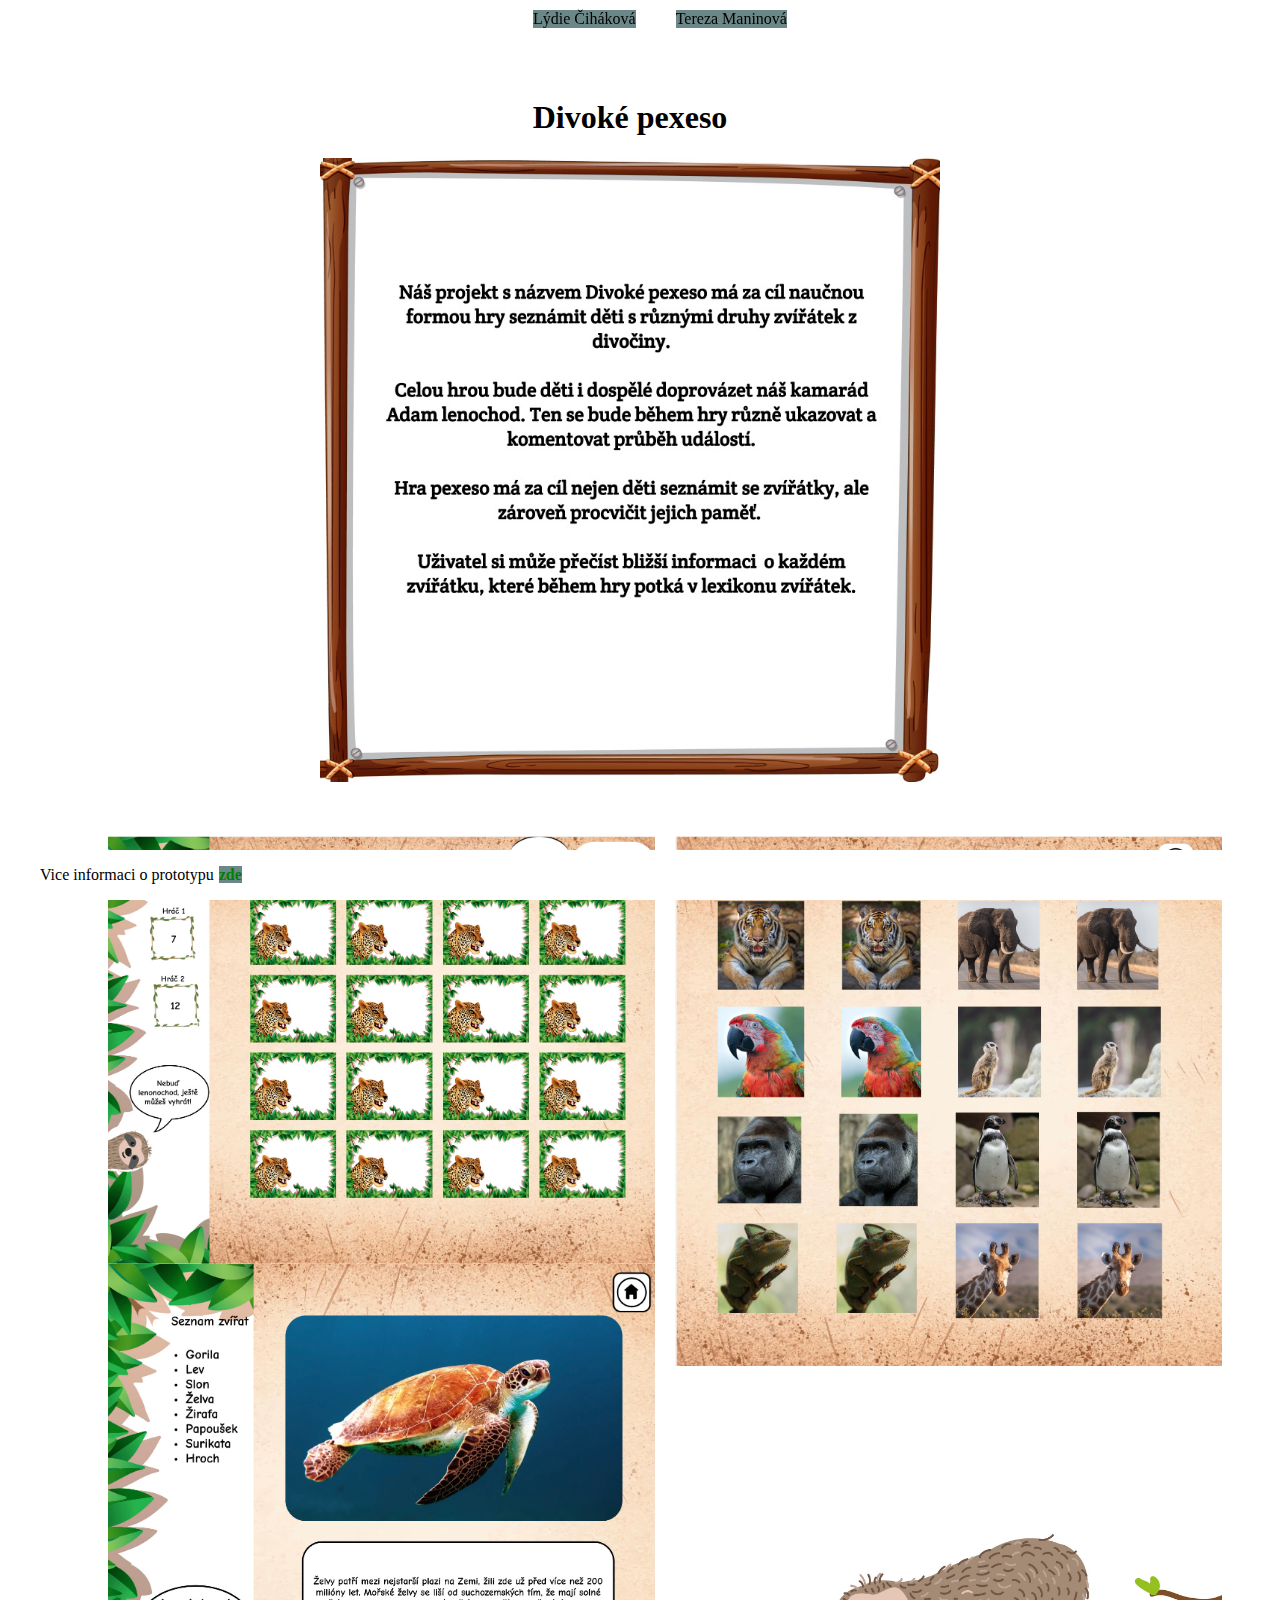
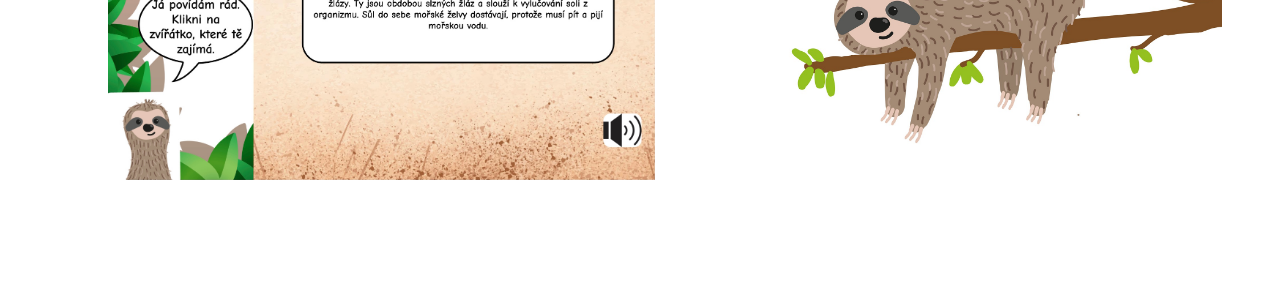
==== index.html @ f8749d15 "přidání frame" ====
<!DOCTYPE html>
<html lang="cs">
  <head>
    <meta charset="UTF-8" />
    <meta name="viewport" content="width=device-width, initial-scale=1.0" />

    <link rel="stylesheet" href="style.css" />

    <script type="module" src="script.js"></script>

    <title>Divoké pexeso</title>
  </head>
  <body class="container">
    <header>
      <a href="lydie.html">Lýdie Čiháková</a>
      <a href="tereza.html">Tereza Maninová</a>
    </header>
    <div class="info_project">
      <div>
        <h1>Divoké pexeso</h1>
        <img src="Img/frame.jpeg" alt="desktop" />
      </div>
      <div>
        <p></p>
      </div>
    </div>
    <div class="foto_project">
      <div class="foto_left">
        <img src="Img/pexeso.jpeg" alt="pexeso" />
        <img src="Img/lexikon.jpeg" alt="frame" />
      </div>

      <div class="foto_right">
        <img src="Img/animal.jpeg" alt="" />
        <img src="Img/lenochod1.jpg" alt="lenochod" />
      </div>
    </div>
    <footer>
      <p>Vice informaci o prototypu<a href="img/Hlídací lama.pdf">zde</a></p>
    </footer>
  </body>
</html>
---- style.css ----
*,
*:before,
*:after {
  box-sizing: border-box;
}

.container {

  display: flex;
  flex-direction: column;
  background-image: url('Img/jungle.svg');
  background-size: cover;
  background-position: center;
}


header {
  display: flex;
  justify-content: center;
  position: fixed;
  top: 0;
  left: 0;
  right: 0;
  padding: 10px 0;

}


a {
  color: black;
  text-decoration: none;
  margin-inline-start: 40px;
  background-color: rgb(107, 135, 135);
}

h1 {
  display: flex;
  justify-content: center;
}

p {
  margin-left: 20px;
  text-align: justify;
}

.info_project {
  display: flex;
  align-items: center;
  max-width: 40rem;
  margin: 70px auto 50px;
}

.foto_project {
  display: flex;
  margin-left: 100px;
  margin-right: 50px;
  margin-bottom: 100px;
}

img {
  width: 100%;
}

.foto_left {
  display: flex;
  flex-direction: column;
  justify-content: space-between;
  width: 50%;
  margin: 0 20px 0 0;
}

.foto_right {
  display: flex;
  flex-direction: column;
  justify-content: space-between;
  width: 50%;
}

footer {
  position: fixed;
  bottom: 0;
  left: 0;
  right: 0;
  padding: 10px 0;
  background-color: white;
  padding: 0 0 0 20px;

}

footer a {
  font-weight: bolder;
  color: green;
  margin: 5px;
}


/*informace o nas*/
section {
  display: flex;
  align-items: center;
  padding: 100px 15%;
  overflow: auto;
}

h2 {
  display: flex;
  justify-content: center;
  font-size: 48px;
  text-align: center;
  margin: 0;
}

.my_foto {
  width: 250px;
  border-radius: 50%;
  float: left;
  margin: 0 30px 0 0;
  padding: 0;
}

.logo_git {
  display: flex;
  flex-direction: row;
  align-items: center;
  margin-left: 20px;
}

div.logo_git img {
  width: 20px;
}
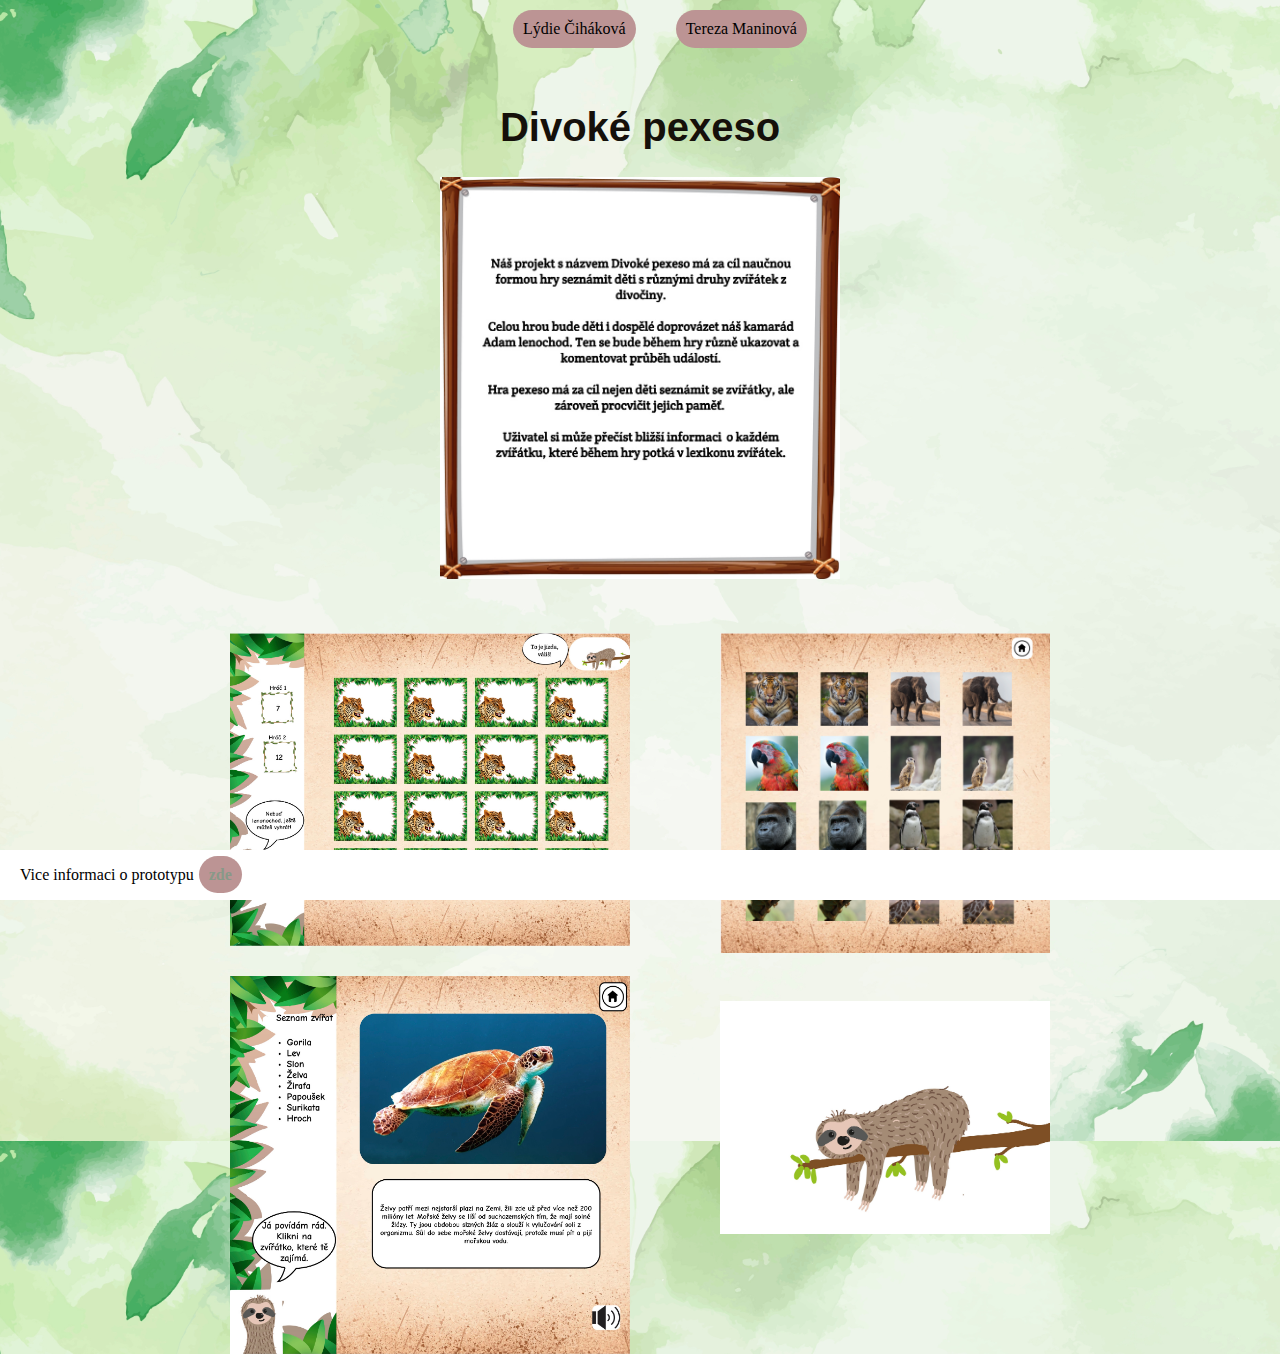
==== commit 168f653a: "pozicovani" ====
--- a/index.html
+++ b/index.html
@@ -18,6 +18,7 @@
     <div class="info_project">
       <div>
         <h1>Divoké pexeso</h1>
+
         <img src="Img/frame.jpeg" alt="desktop" />
       </div>
       <div>
--- a/style.css
+++ b/style.css
@@ -8,10 +8,12 @@
 
   display: flex;
   flex-direction: column;
-  background-image: url('Img/jungle.svg');
+  background-image: url(Img/greenFrame.jpg);
   background-size: cover;
   background-position: center;
+
 }
+
 
 
 header {
@@ -31,30 +33,37 @@
   text-decoration: none;
   margin-inline-start: 40px;
   background-color: rgb(107, 135, 135);
+  padding: 10px;
+  background-color: rgb(188, 148, 148);
+  border-radius: 20px;
+
 }
 
 h1 {
   display: flex;
   justify-content: center;
-}
-
-p {
-  margin-left: 20px;
-  text-align: justify;
+  font-size: 40px;
+  font-family: Arial, Helvetica, sans-serif;
+  color: rgb(21, 16, 10);
 }
 
 .info_project {
   display: flex;
   align-items: center;
-  max-width: 40rem;
+  max-width: 25rem;
   margin: 70px auto 50px;
+  border-radius: 20px;
 }
 
 .foto_project {
   display: flex;
   margin-left: 100px;
-  margin-right: 50px;
+  margin-right: 100px;
   margin-bottom: 100px;
+  gap: 70px;
+  justify-content: center;
+
+
 }
 
 img {
@@ -65,16 +74,24 @@
   display: flex;
   flex-direction: column;
   justify-content: space-between;
-  width: 50%;
+  width: 400px;
+  height: 400px;
   margin: 0 20px 0 0;
+  gap: 30px;
+
 }
+
 
 .foto_right {
   display: flex;
   flex-direction: column;
   justify-content: space-between;
-  width: 50%;
+  width: 330px;
+  height: 330px;
+  gap: 48px;
 }
+
+
 
 footer {
   position: fixed;
@@ -89,7 +106,7 @@
 
 footer a {
   font-weight: bolder;
-  color: green;
+  color: rgb(136, 153, 136);
   margin: 5px;
 }
 
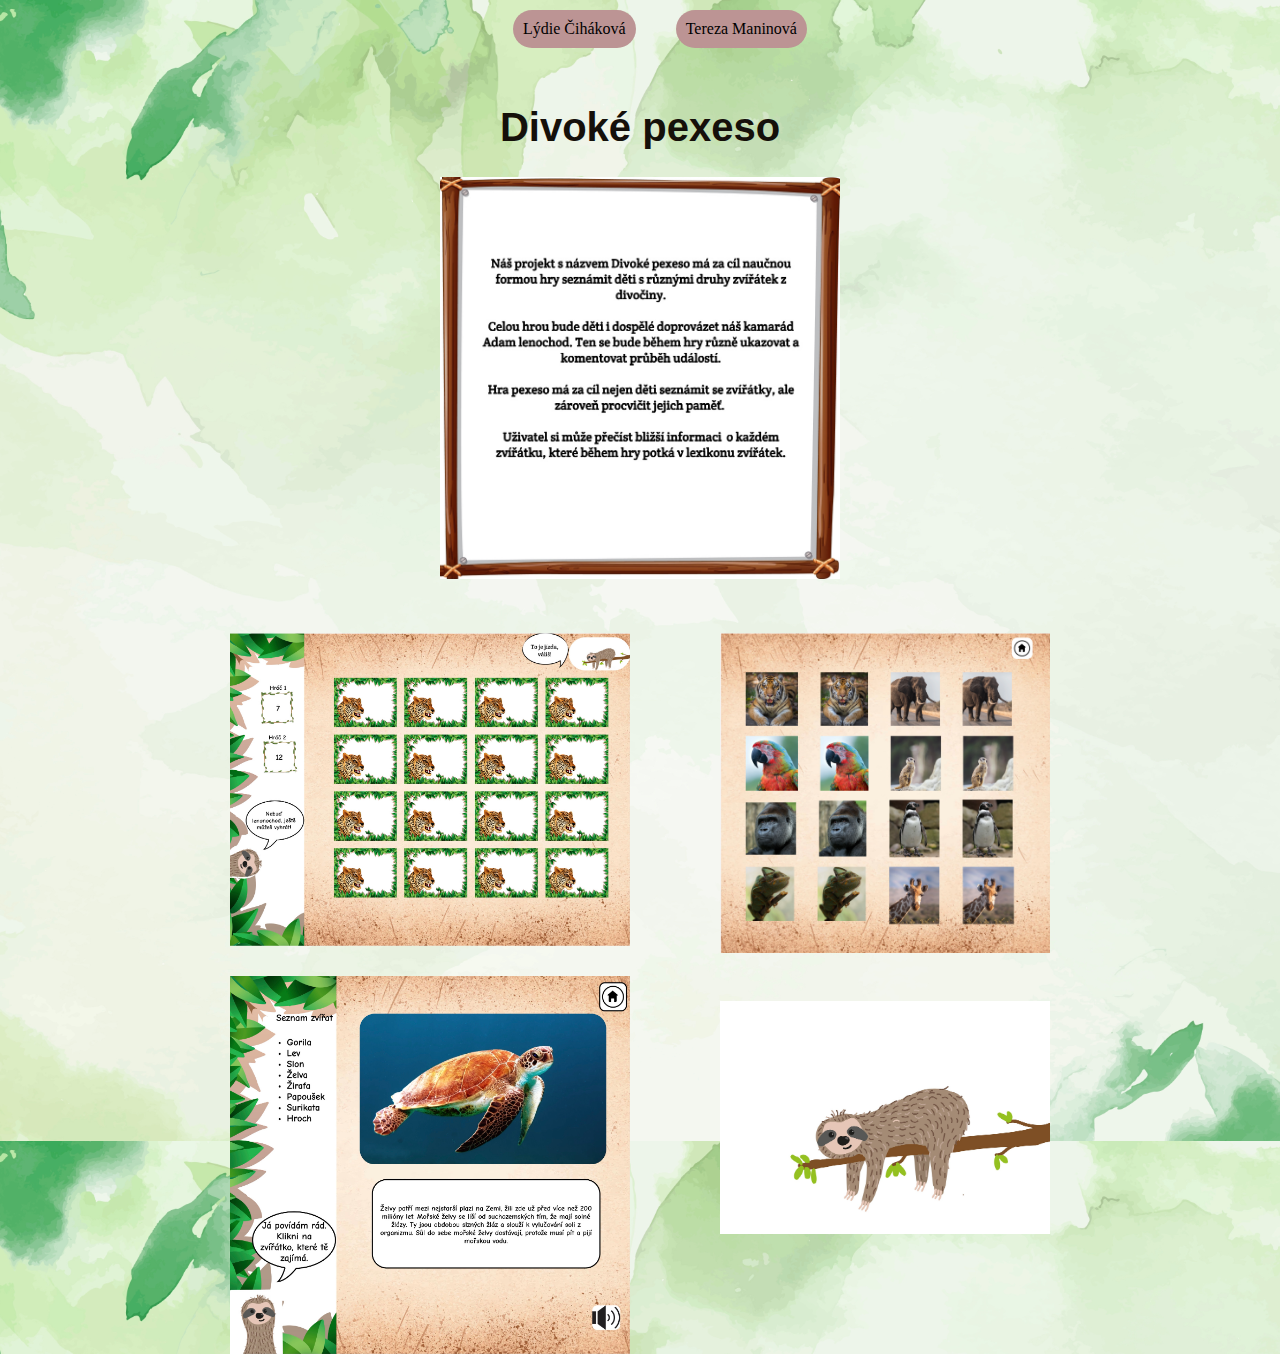
==== commit 90a6971e: "uprava footer" ====
--- a/index.html
+++ b/index.html
@@ -37,7 +37,7 @@
       </div>
     </div>
     <footer>
-      <p>Vice informaci o prototypu<a href="img/Hlídací lama.pdf">zde</a></p>
+      <footer></footer>
     </footer>
   </body>
 </html>
--- a/style.css
+++ b/style.css
@@ -89,6 +89,7 @@
   width: 330px;
   height: 330px;
   gap: 48px;
+  border-radius: 20%;
 }
 
 
@@ -128,7 +129,7 @@
 }
 
 .my_foto {
-  width: 250px;
+  width: 350px;
   border-radius: 50%;
   float: left;
   margin: 0 30px 0 0;
@@ -143,5 +144,5 @@
 }
 
 div.logo_git img {
-  width: 20px;
+  width: 60px;
 }
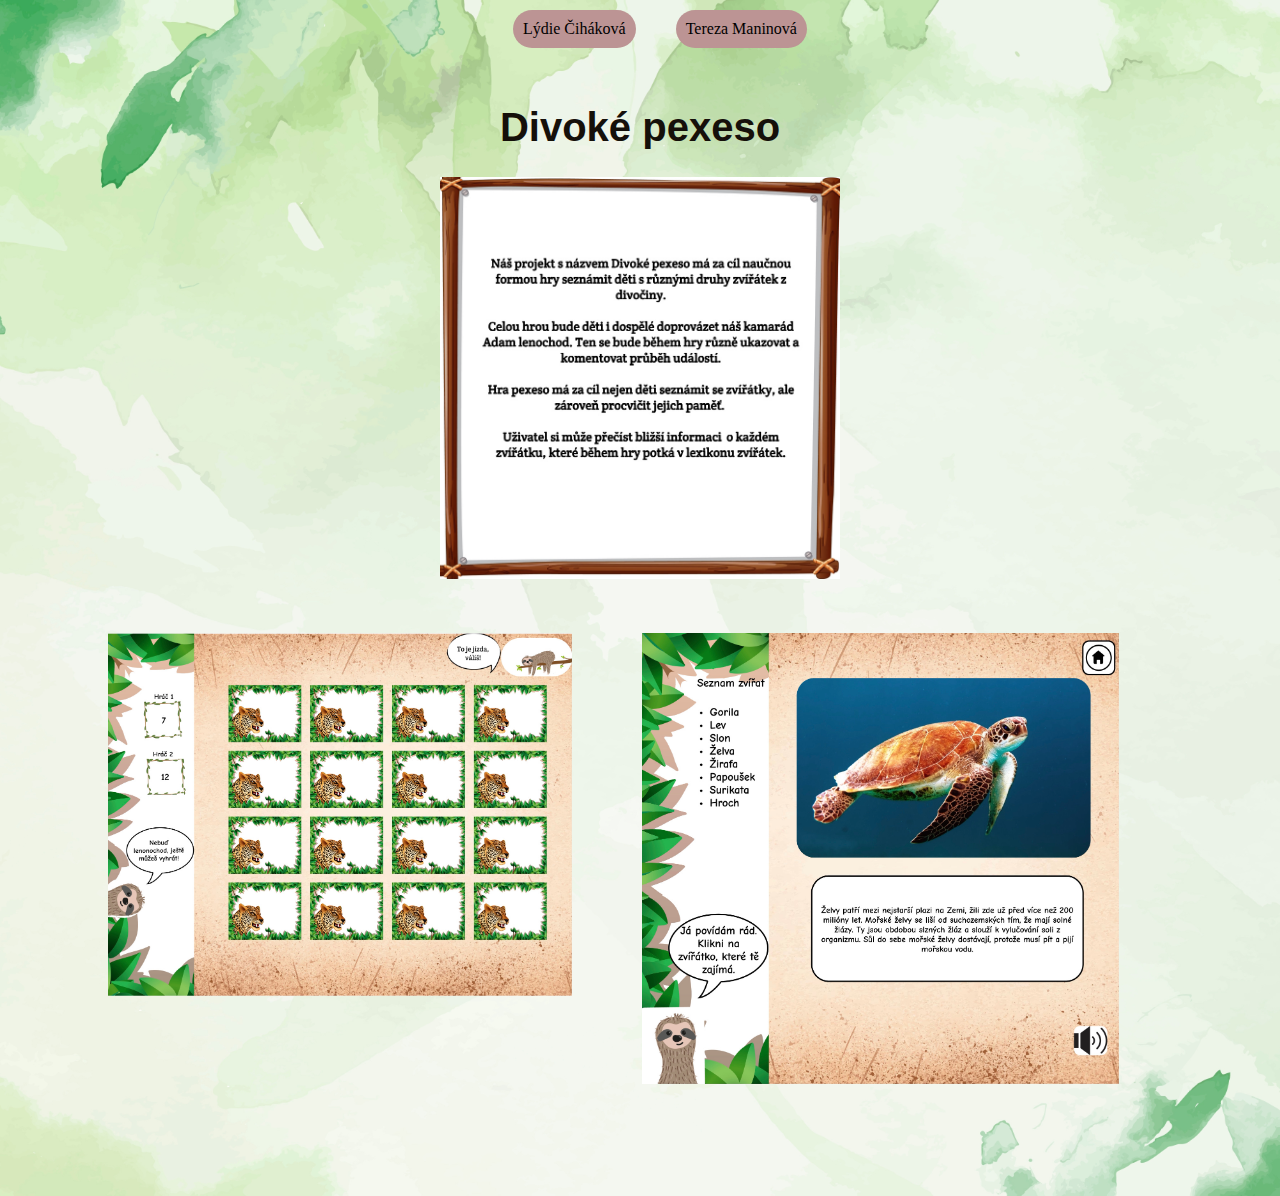
==== commit 73a0aa88: "upravení info" ====
--- a/index.html
+++ b/index.html
@@ -28,13 +28,12 @@
     <div class="foto_project">
       <div class="foto_left">
         <img src="Img/pexeso.jpeg" alt="pexeso" />
+        </div>
+        <div>
         <img src="Img/lexikon.jpeg" alt="frame" />
       </div>
-
-      <div class="foto_right">
-        <img src="Img/animal.jpeg" alt="" />
-        <img src="Img/lenochod1.jpg" alt="lenochod" />
-      </div>
+</div>
+    
     </div>
     <footer>
       <footer></footer>
--- a/style.css
+++ b/style.css
@@ -62,54 +62,40 @@
   margin-bottom: 100px;
   gap: 70px;
   justify-content: center;
+  width: 80%;
 
 
 }
 
 img {
   width: 100%;
-}
+} */
 
 .foto_left {
   display: flex;
-  flex-direction: column;
+  flex-direction: row;
   justify-content: space-between;
-  width: 400px;
-  height: 400px;
+  width: 500px;
+  height: 500px;
   margin: 0 20px 0 0;
   gap: 30px;
 
 }
 
 
-.foto_right {
+/* .foto_right {
   display: flex;
   flex-direction: column;
   justify-content: space-between;
-  width: 330px;
-  height: 330px;
-  gap: 48px;
+  width: 1000px;
+  height: 1000px;
+  
   border-radius: 20%;
-}
+} */
 
 
 
-footer {
-  position: fixed;
-  bottom: 0;
-  left: 0;
-  right: 0;
-  padding: 10px 0;
-  background-color: white;
-  padding: 0 0 0 20px;
 
-}
-
-footer a {
-  font-weight: bolder;
-  color: rgb(136, 153, 136);
-  margin: 5px;
-}
 
 
 /*informace o nas*/
@@ -144,5 +130,45 @@
 }
 
 div.logo_git img {
-  width: 60px;
+  width: 40px;
 }
+
+/*terka*/ 
+.name {
+    display: flex;
+    justify-content: center;
+    font-size: 48px;
+    text-align: center;
+    font-family: cursive;
+  }
+  
+
+ .terka_foto {
+
+    width: 200px;
+    border-radius: 50%;
+    float: left;
+    margin: 0 30px 0 0;
+    
+}
+  
+   
+
+
+  div.lnkd img {
+    width: 40px;
+    padding-top: 40px;
+  }
+
+  .info {
+    font-family: cursive;
+    display: flex;
+    justify-content: left;
+  }
+
+  .lnkd {
+    display: flex;
+    flex-direction: row;
+    align-items: center;
+    margin-left: 20px;
+  }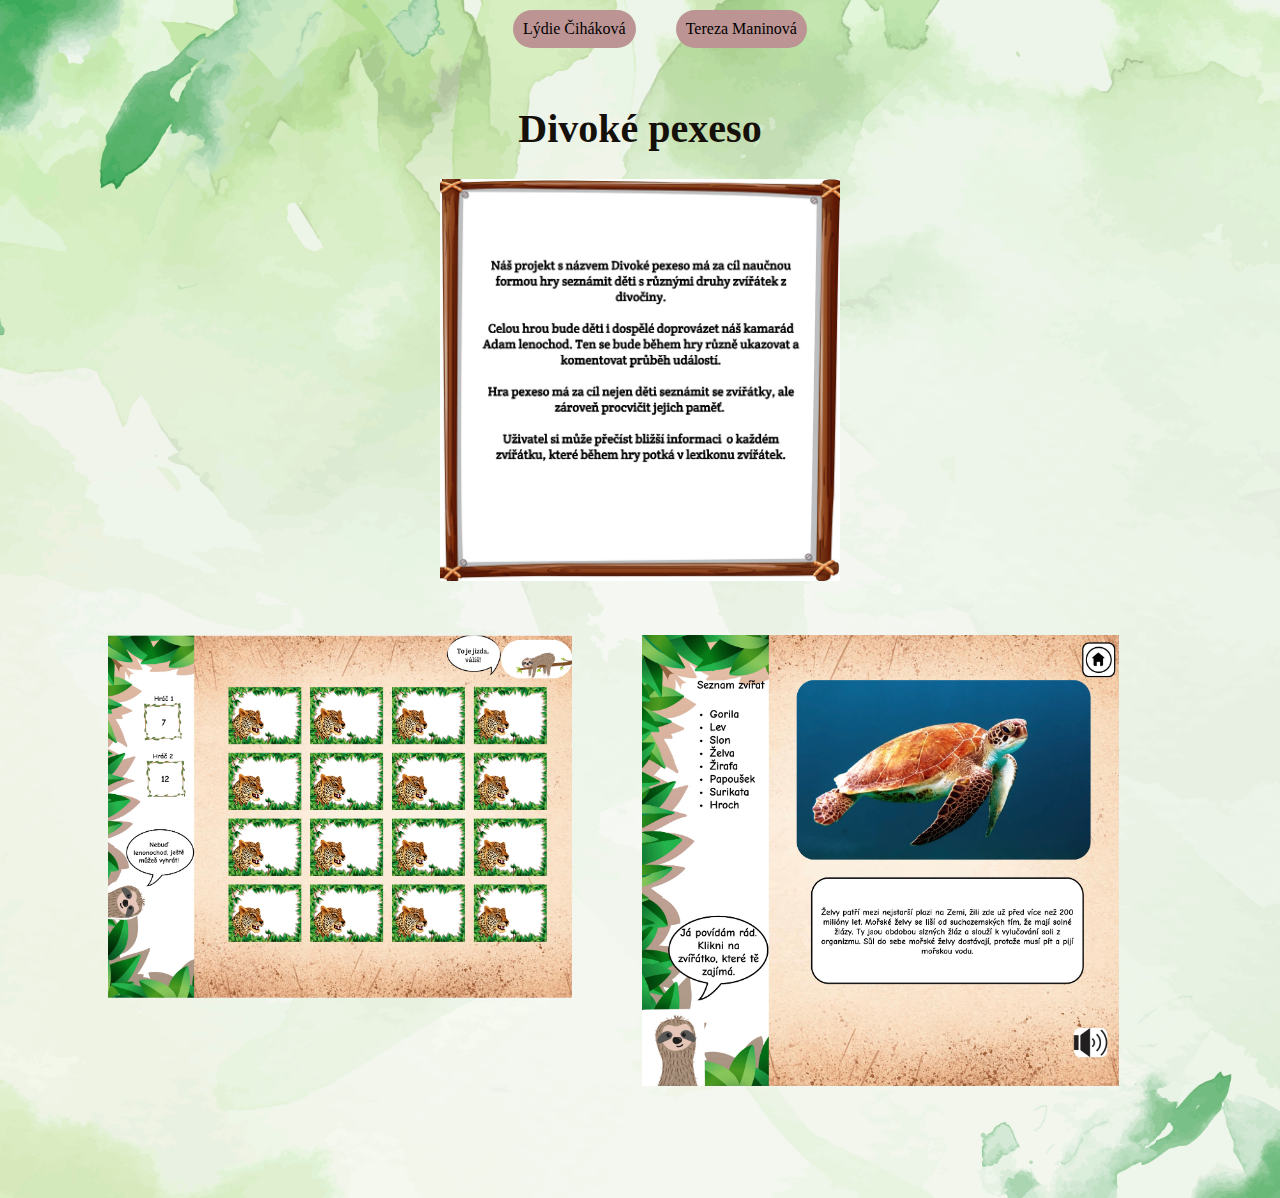
==== commit 4cd9fa1c: "upravení fontu" ====
--- a/index.html
+++ b/index.html
@@ -15,7 +15,7 @@
       <a href="lydie.html">Lýdie Čiháková</a>
       <a href="tereza.html">Tereza Maninová</a>
     </header>
-    <div class="info_project">
+    <div class="info_about_project">
       <div>
         <h1>Divoké pexeso</h1>
 
@@ -25,8 +25,8 @@
         <p></p>
       </div>
     </div>
-    <div class="foto_project">
-      <div class="foto_left">
+    <div class="foto">
+      <div class="foto_info">
         <img src="Img/pexeso.jpeg" alt="pexeso" />
         </div>
         <div>
--- a/style.css
+++ b/style.css
@@ -36,6 +36,7 @@
   padding: 10px;
   background-color: rgb(188, 148, 148);
   border-radius: 20px;
+  font-family: cursive;
 
 }
 
@@ -43,11 +44,11 @@
   display: flex;
   justify-content: center;
   font-size: 40px;
-  font-family: Arial, Helvetica, sans-serif;
+  font-family:cursive;
   color: rgb(21, 16, 10);
 }
 
-.info_project {
+.info_about_project {
   display: flex;
   align-items: center;
   max-width: 25rem;
@@ -55,7 +56,7 @@
   border-radius: 20px;
 }
 
-.foto_project {
+.foto {
   display: flex;
   margin-left: 100px;
   margin-right: 100px;
@@ -71,7 +72,7 @@
   width: 100%;
 } */
 
-.foto_left {
+.foto_info {
   display: flex;
   flex-direction: row;
   justify-content: space-between;
@@ -83,15 +84,6 @@
 }
 
 
-/* .foto_right {
-  display: flex;
-  flex-direction: column;
-  justify-content: space-between;
-  width: 1000px;
-  height: 1000px;
-  
-  border-radius: 20%;
-} */
 
 
 
@@ -104,6 +96,7 @@
   align-items: center;
   padding: 100px 15%;
   overflow: auto;
+  font-family: cursive;
 }
 
 h2 {
@@ -112,6 +105,7 @@
   font-size: 48px;
   text-align: center;
   margin: 0;
+  font-family: cursive;
 }
 
 .my_foto {
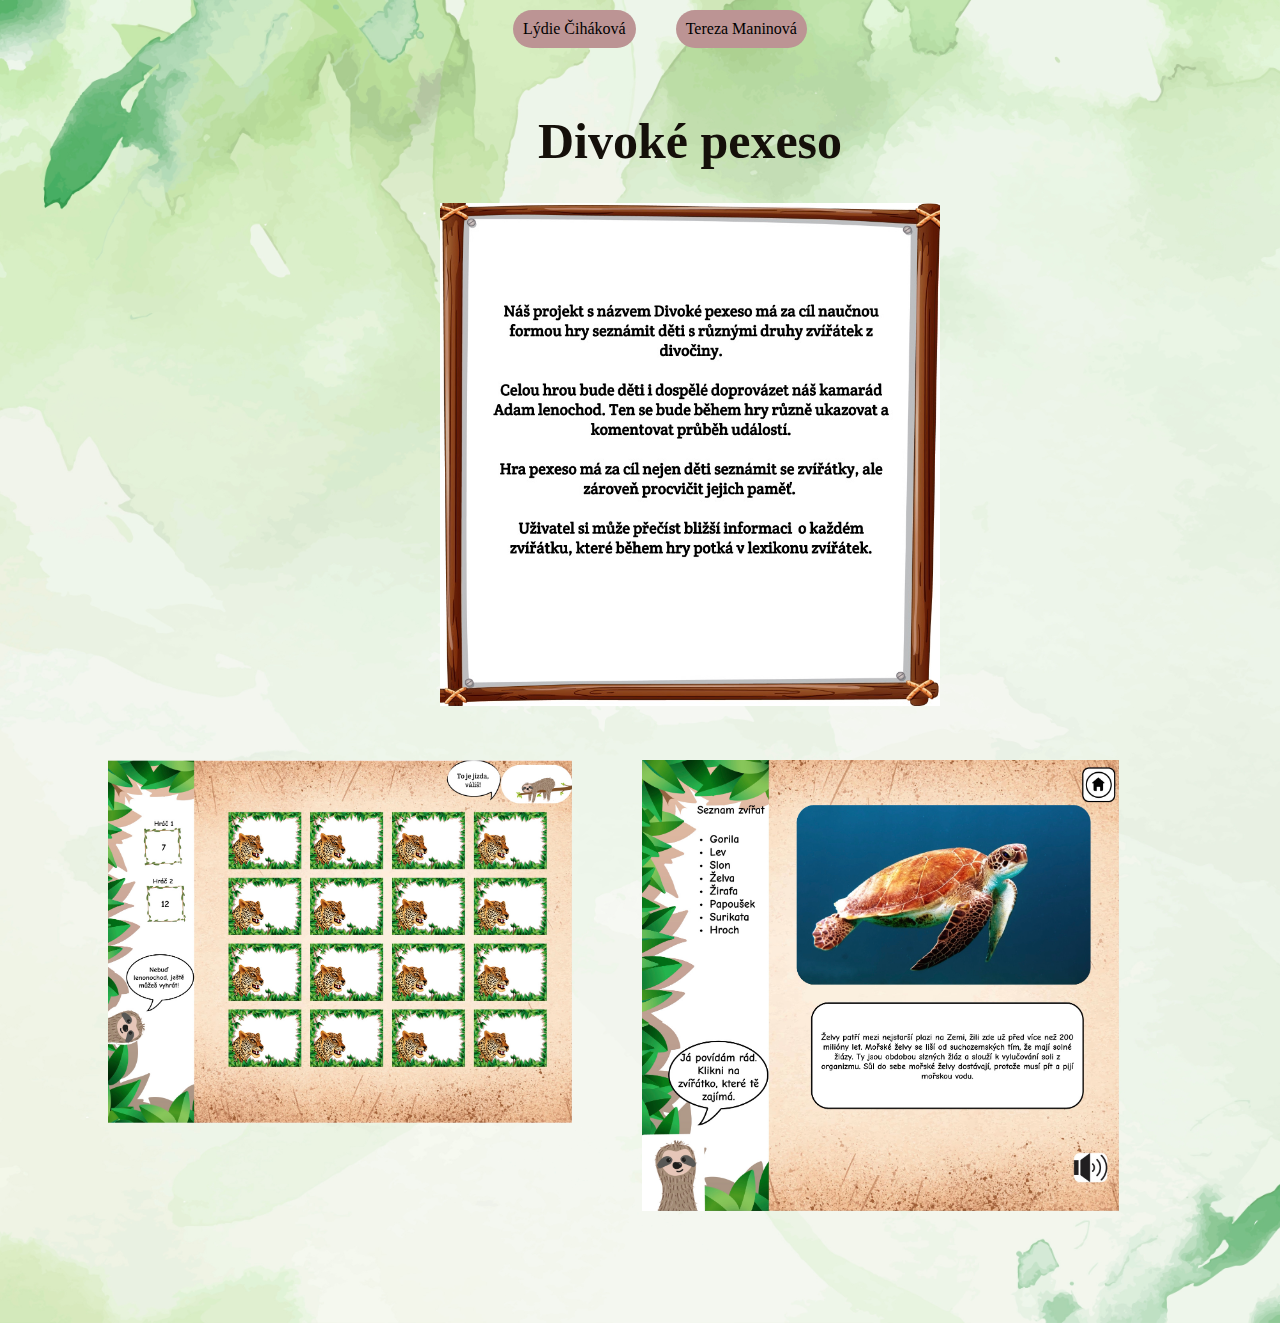
==== commit 07148733: "upravení obrázků" ====
--- a/index.html
+++ b/index.html
@@ -19,7 +19,7 @@
       <div>
         <h1>Divoké pexeso</h1>
 
-        <img src="Img/frame.jpeg" alt="desktop" />
+        <img class="frame" src="Img/frame.jpeg" alt="desktop" />
       </div>
       <div>
         <p></p>
--- a/style.css
+++ b/style.css
@@ -40,10 +40,14 @@
 
 }
 
+.frame {
+  width: 500px;
+}
+
 h1 {
   display: flex;
   justify-content: center;
-  font-size: 40px;
+  font-size: 50px;
   font-family:cursive;
   color: rgb(21, 16, 10);
 }
@@ -76,8 +80,8 @@
   display: flex;
   flex-direction: row;
   justify-content: space-between;
-  width: 500px;
-  height: 500px;
+  width: 300px;
+  height: 300px;
   margin: 0 20px 0 0;
   gap: 30px;
 
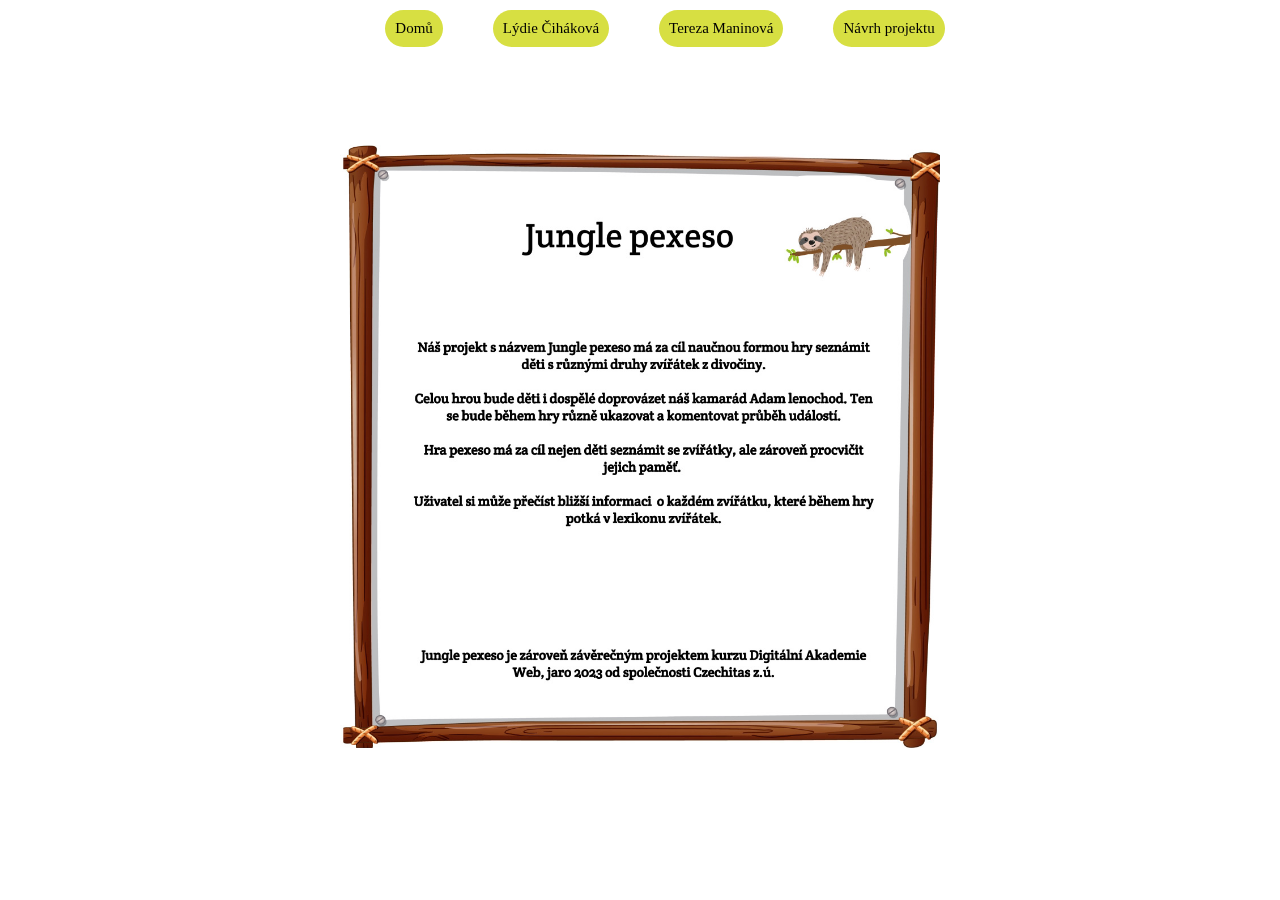
==== commit fe77cb0d: "finální úprava2" ====
--- a/index.html
+++ b/index.html
@@ -8,16 +8,18 @@
 
     <script type="module" src="script.js"></script>
 
-    <title>Divoké pexeso</title>
+    <title>Jungle pexeso</title>
   </head>
   <body class="container">
     <header>
+      <a href="index.html">Domů</a>
       <a href="lydie.html">Lýdie Čiháková</a>
       <a href="tereza.html">Tereza Maninová</a>
+      <a href="about.html">Návrh projektu</a>
     </header>
     <div class="info_about_project">
       <div>
-        <h1>Divoké pexeso</h1>
+        <h1></h1>
 
         <img class="frame" src="Img/frame.jpeg" alt="desktop" />
       </div>
@@ -25,13 +27,7 @@
         <p></p>
       </div>
     </div>
-    <div class="foto">
-      <div class="foto_info">
-        <img src="Img/pexeso.jpeg" alt="pexeso" />
-        </div>
-        <div>
-        <img src="Img/lexikon.jpeg" alt="frame" />
-      </div>
+    
 </div>
     
     </div>
--- a/style.css
+++ b/style.css
@@ -8,7 +8,7 @@
 
   display: flex;
   flex-direction: column;
-  background-image: url(Img/greenFrame.jpg);
+  background-image: url(Img/jungle.svg);
   background-size: cover;
   background-position: center;
 
@@ -31,31 +31,32 @@
 a {
   color: black;
   text-decoration: none;
-  margin-inline-start: 40px;
-  background-color: rgb(107, 135, 135);
+  margin-inline-start: 50px;
+  background-color: rgb(215, 223, 66);
   padding: 10px;
-  background-color: rgb(188, 148, 148);
+  background-color: (188, 148, 148);
   border-radius: 20px;
-  font-family: cursive;
+  font-family: 'Courier New', Courier, monospace color;
+  font-size: 15px;
+  justify-content: flex-end;
 
 }
 
 .frame {
-  width: 500px;
+  width: 600px;
 }
 
 h1 {
   display: flex;
   justify-content: center;
   font-size: 50px;
-  font-family:cursive;
-  color: rgb(21, 16, 10);
+  font-family: 'Courier New', Courier, monospace color rgb(21, 16, 10);
 }
 
 .info_about_project {
   display: flex;
   align-items: center;
-  max-width: 25rem;
+  max-width: 40rem;
   margin: 70px auto 50px;
   border-radius: 20px;
 }
@@ -67,21 +68,21 @@
   margin-bottom: 100px;
   gap: 70px;
   justify-content: center;
-  width: 80%;
+  width: 70%;
 
 
 }
 
 img {
-  width: 100%;
-} */
+  width: 90%;
+}
 
-.foto_info {
+*/ .foto_info {
   display: flex;
   flex-direction: row;
   justify-content: space-between;
-  width: 300px;
-  height: 300px;
+  width: 200px;
+  height: 200px;
   margin: 0 20px 0 0;
   gap: 30px;
 
@@ -131,42 +132,42 @@
   width: 40px;
 }
 
-/*terka*/ 
+/*terka*/
 .name {
-    display: flex;
-    justify-content: center;
-    font-size: 48px;
-    text-align: center;
-    font-family: cursive;
-  }
-  
-
- .terka_foto {
-
-    width: 200px;
-    border-radius: 50%;
-    float: left;
-    margin: 0 30px 0 0;
-    
+  display: flex;
+  justify-content: center;
+  font-size: 45px;
+  text-align: center;
+  font-family: cursive;
 }
-  
-   
 
 
-  div.lnkd img {
-    width: 40px;
-    padding-top: 40px;
-  }
+.terka_foto {
 
-  .info {
-    font-family: cursive;
-    display: flex;
-    justify-content: left;
-  }
+  width: 200px;
+  border-radius: 50%;
+  float: left;
+  margin: 0 30px 0 0;
 
-  .lnkd {
-    display: flex;
-    flex-direction: row;
-    align-items: center;
-    margin-left: 20px;
-  }+}
+
+
+
+
+div.lnkd img {
+  width: 40px;
+  padding-top: 40px;
+}
+
+.info {
+  font-family: cursive;
+  display: flex;
+  justify-content: left;
+}
+
+.lnkd {
+  display: flex;
+  flex-direction: row;
+  align-items: center;
+  margin-left: 20px;
+}
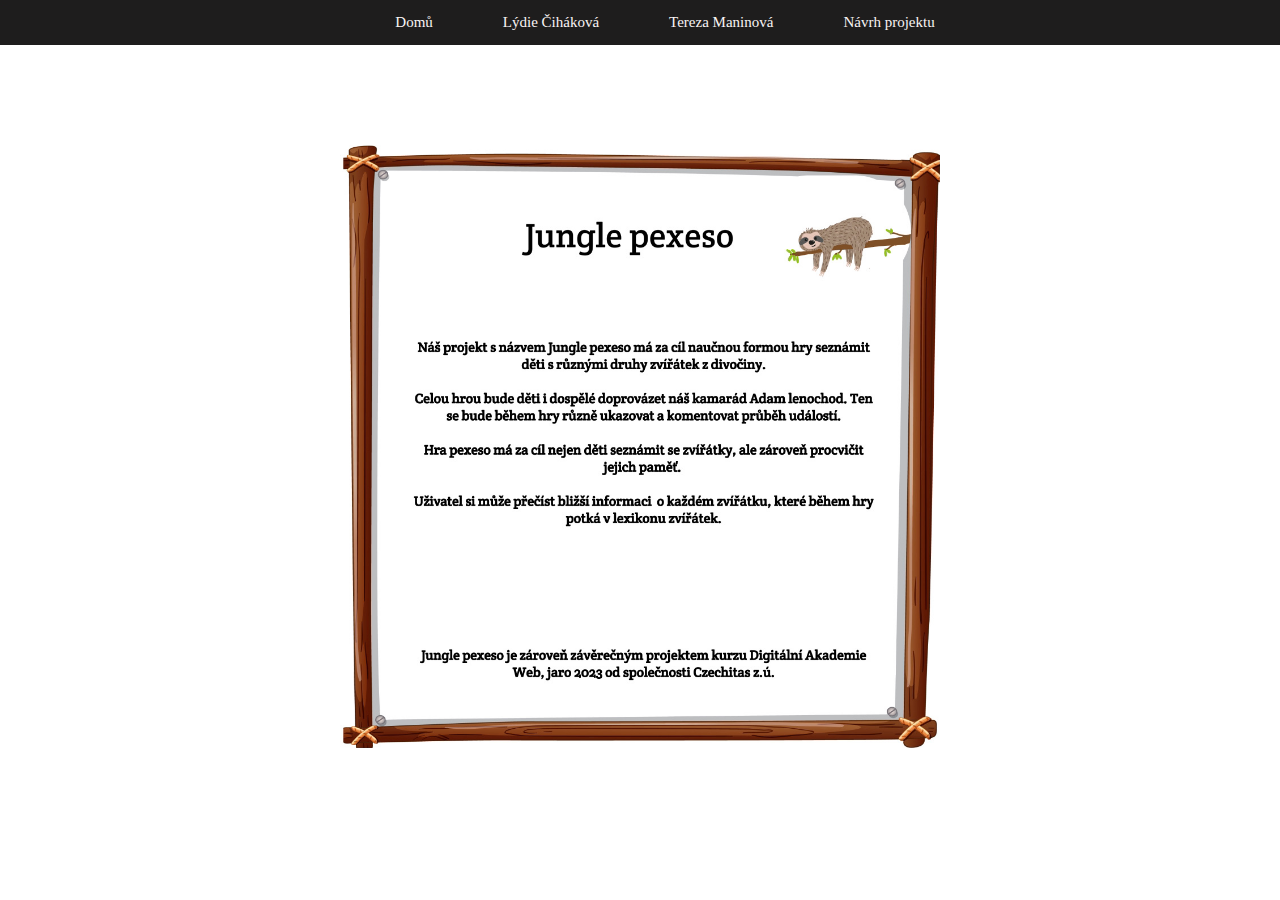
==== commit 8b6d1120: "úprava hlavička" ====
--- a/index.html
+++ b/index.html
@@ -32,7 +32,9 @@
     
     </div>
     <footer>
-      <footer></footer>
-    </footer>
+      <footer>
+        
+      </footer>
+   
   </body>
 </html>
--- a/style.css
+++ b/style.css
@@ -23,18 +23,18 @@
   top: 0;
   left: 0;
   right: 0;
-  padding: 10px 0;
-
+  padding: 4px 0;
+  background-color: rgb(30, 29, 29);
 }
 
 
 a {
-  color: black;
+  color: rgb(249, 244, 244);
   text-decoration: none;
   margin-inline-start: 50px;
-  background-color: rgb(215, 223, 66);
+  font-size: 20px;
   padding: 10px;
-  background-color: (188, 148, 148);
+
   border-radius: 20px;
   font-family: 'Courier New', Courier, monospace color;
   font-size: 15px;
